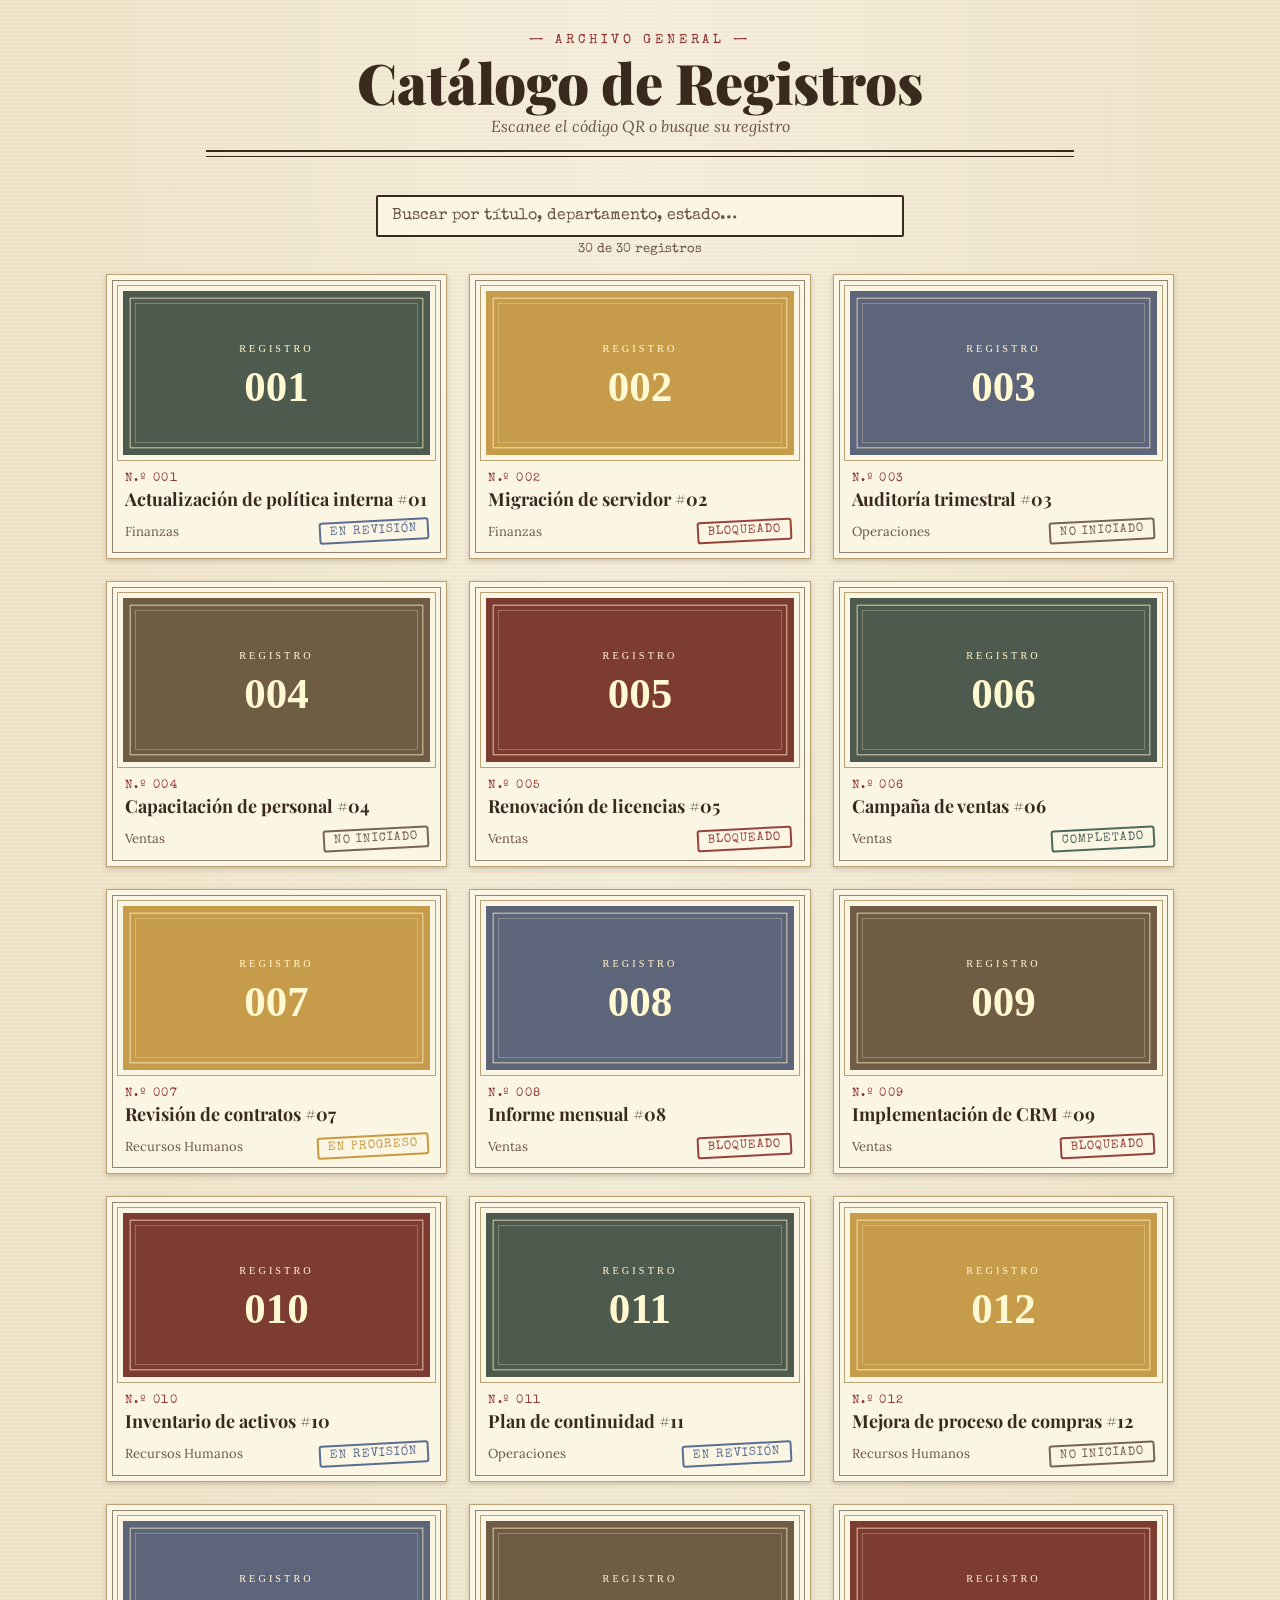
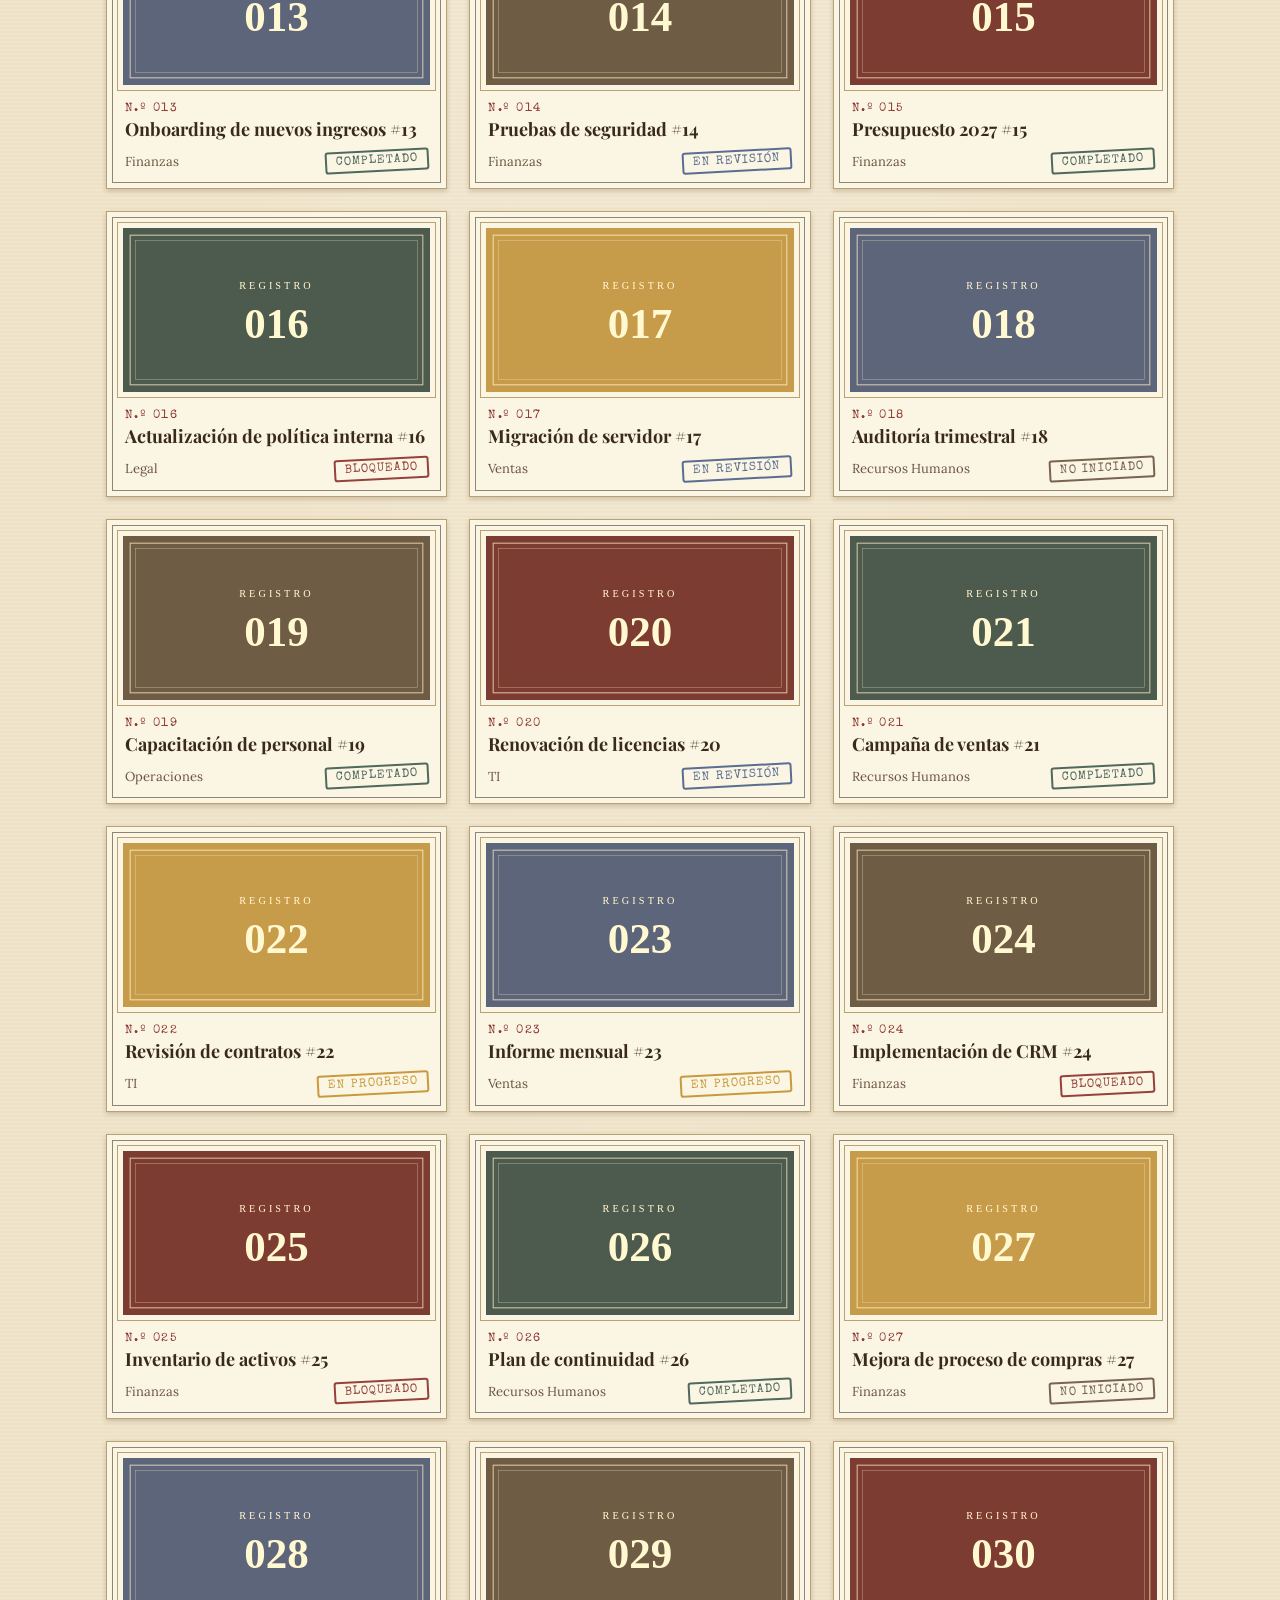
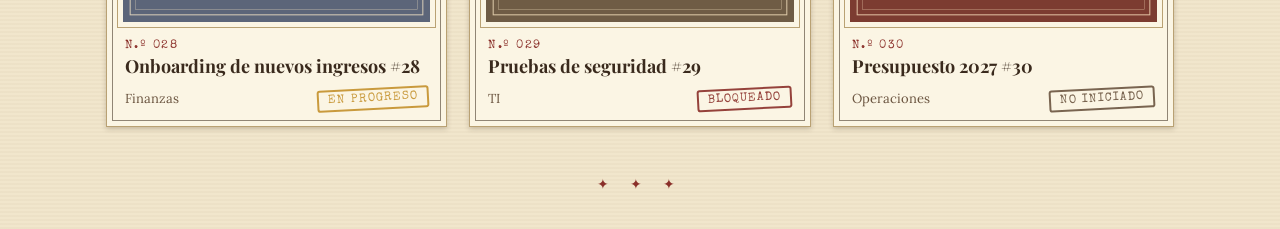
==== index.html @ e8db088f "eliminacion carpeta externa" ====
<!doctype html>
<html lang="es">
<head>
<meta charset="utf-8">
<meta name="viewport" content="width=device-width, initial-scale=1">
<title>Catálogo de Registros</title>
<link rel="stylesheet" href="estilo.css">
<style>
  header { text-align: center; padding: 34px 16px 6px; max-width: 900px; margin: 0 auto; }
  .sobre { font-size: 13px; letter-spacing: .3em; text-transform: uppercase; color: var(--borgona); }
  h1 { font-size: clamp(32px, 7vw, 56px); margin: 6px 0 4px; line-height: 1.05; font-weight: 900; }
  .sub { font-style: italic; color: var(--tinta-suave); margin: 0; }
  .buscar { max-width: 560px; margin: 18px auto 6px; padding: 0 16px; }
  .buscar input {
    width: 100%; padding: 11px 14px; font: 16px 'Special Elite', 'Courier New', monospace;
    color: var(--tinta); background: #fbf5e4; border: 2px solid var(--tinta); border-radius: 2px;
  }
  .buscar input::placeholder { color: var(--tinta-suave); }
  .buscar input:focus { outline: 3px solid var(--mostaza); outline-offset: 1px; }
  #cuenta { text-align: center; font-size: 13px; color: var(--tinta-suave); margin: 6px 0 0; }

  main {
    max-width: 1100px; margin: 0 auto; padding: 18px 16px 48px;
    display: grid; gap: 22px; grid-template-columns: repeat(auto-fill, minmax(260px, 1fr));
  }
  a.ficha {
    display: block; text-decoration: none; color: inherit; position: relative;
    background: #fbf5e4; padding: 10px;
    border: 1px solid var(--linea);
    box-shadow: 0 2px 5px rgba(60,40,20,.22);
    transition: transform .15s, box-shadow .15s;
  }
  a.ficha::before { /* marco interior de tarjeta antigua */
    content: ""; position: absolute; inset: 5px; border: 1px solid var(--tinta); pointer-events: none; opacity: .55;
  }
  a.ficha:hover, a.ficha:focus-visible { transform: translateY(-3px) rotate(-.4deg); box-shadow: 0 8px 16px rgba(60,40,20,.3); outline: none; }
  a.ficha:focus-visible { outline: 3px solid var(--mostaza); }
  a.ficha .foto { padding: 5px; box-shadow: none; }
  a.ficha img { aspect-ratio: 15 / 8; }
  .cuerpo { padding: 12px 8px 6px; }
  .num { font-size: 12px; color: var(--borgona); letter-spacing: .12em; }
  .nombre { font-family: 'Playfair Display', serif; font-weight: 700; font-size: 18px; line-height: 1.2; margin: 4px 0 10px; }
  .pie { display: flex; justify-content: space-between; align-items: center; gap: 8px; font-size: 13px; color: var(--tinta-suave); }
  #vacio { text-align: center; color: var(--tinta-suave); font-style: italic; padding: 24px; display: none; }
  footer { text-align: center; padding: 0 16px 36px; }
</style>
</head>
<body>
<header>
  <div class="sobre maquina">— Archivo general —</div>
  <h1 class="titulo-display">Catálogo de Registros</h1>
  <p class="sub">Escanee el código QR o busque su registro</p>
  <hr class="filete">
</header>
<div class="buscar"><input id="q" type="search" placeholder="Buscar por título, departamento, estado…" aria-label="Buscar"></div>
<p id="cuenta" class="maquina"></p>
<main id="lista"></main>
<p id="vacio">No se encontraron registros.</p>
<footer><div class="estrella">✦ ✦ ✦</div></footer>

<script>
const lista = document.getElementById('lista');
const vacio = document.getElementById('vacio');
const cuenta = document.getElementById('cuenta');
let datos = [];

const clase = s => s.toLowerCase().normalize('NFD').replace(/[̀-ͯ]/g, '').replace(/\s+/g, '-');

function pintar(items) {
  lista.innerHTML = '';
  vacio.style.display = items.length ? 'none' : 'block';
  cuenta.textContent = items.length + ' de ' + datos.length + ' registros';
  for (const d of items) {
    const a = document.createElement('a');
    a.className = 'ficha';
    a.href = 'detalle.html?id=' + encodeURIComponent(d.id);

    const foto = document.createElement('div'); foto.className = 'foto';
    const img = document.createElement('img'); img.src = d.imagen; img.alt = d.titulo; img.loading = 'lazy';
    foto.append(img);

    const cuerpo = document.createElement('div'); cuerpo.className = 'cuerpo';
    const num = document.createElement('div'); num.className = 'num maquina'; num.textContent = 'N.º ' + String(d.id).padStart(3, '0');
    const nom = document.createElement('div'); nom.className = 'nombre'; nom.textContent = d.titulo;
    const pie = document.createElement('div'); pie.className = 'pie';
    const dep = document.createElement('span'); dep.textContent = d.departamento;
    const sello = document.createElement('span'); sello.className = 'sello ' + clase(d.estado); sello.textContent = d.estado;
    pie.append(dep, sello);

    cuerpo.append(num, nom, pie);
    a.append(foto, cuerpo);
    lista.append(a);
  }
}

document.getElementById('q').addEventListener('input', e => {
  const t = e.target.value.toLowerCase();
  pintar(datos.filter(d => [d.titulo, d.departamento, d.estado, d.prioridad].join(' ').toLowerCase().includes(t)));
});

fetch('datos.json').then(r => r.json()).then(j => { datos = j; pintar(datos); })
  .catch(() => { vacio.textContent = 'No se pudo cargar datos.json (abra el sitio desde GitHub Pages, no como archivo local).'; vacio.style.display = 'block'; });
</script>
</body>
</html>
---- estilo.css ----
@import url('https://fonts.googleapis.com/css2?family=Playfair+Display:ital,wght@0,700;0,900;1,400&family=Special+Elite&family=Lora:ital,wght@0,400;0,600;1,400&display=swap');

:root {
  --papel: #f1e6cc;
  --papel-oscuro: #e4d4af;
  --tinta: #3a2a1d;
  --tinta-suave: #6b5540;
  --borgona: #8a2f29;
  --mostaza: #c4912c;
  --verde: #3d5a4f;
  --linea: #b9a173;
}
* { box-sizing: border-box; }
html { background: var(--papel-oscuro); }
body {
  margin: 0;
  font-family: 'Lora', Georgia, serif;
  color: var(--tinta);
  background:
    radial-gradient(ellipse at top, rgba(255,255,255,.35), transparent 60%),
    repeating-linear-gradient(0deg, rgba(120,90,50,.035) 0 2px, transparent 2px 4px),
    var(--papel);
  min-height: 100vh;
}
.titulo-display { font-family: 'Playfair Display', 'Times New Roman', serif; }
.maquina { font-family: 'Special Elite', 'Courier New', monospace; }

/* Ornamento de doble línea */
.filete {
  border: 0; height: 7px; margin: 14px auto;
  border-top: 2px solid var(--tinta); border-bottom: 1px solid var(--tinta);
}
.estrella { text-align: center; color: var(--borgona); letter-spacing: .6em; font-size: 14px; }

/* Sello de estado */
.sello {
  display: inline-block;
  font-family: 'Special Elite', 'Courier New', monospace;
  text-transform: uppercase; letter-spacing: .08em; font-size: 12px;
  padding: 3px 9px; border: 2px solid currentColor; border-radius: 3px;
  transform: rotate(-3deg); opacity: .9;
}
.sello.completado   { color: var(--verde); }
.sello.en-progreso  { color: var(--mostaza); }
.sello.en-revision  { color: #4a5f8a; }
.sello.bloqueado    { color: var(--borgona); }
.sello.no-iniciado  { color: var(--tinta-suave); }

/* Foto con marco de retrato antiguo */
.foto {
  background: #fbf5e4; padding: 8px;
  border: 1px solid var(--linea);
  box-shadow: 0 2px 6px rgba(60,40,20,.25);
}
.foto img { display: block; width: 100%; object-fit: cover; filter: sepia(.35) contrast(1.02); }
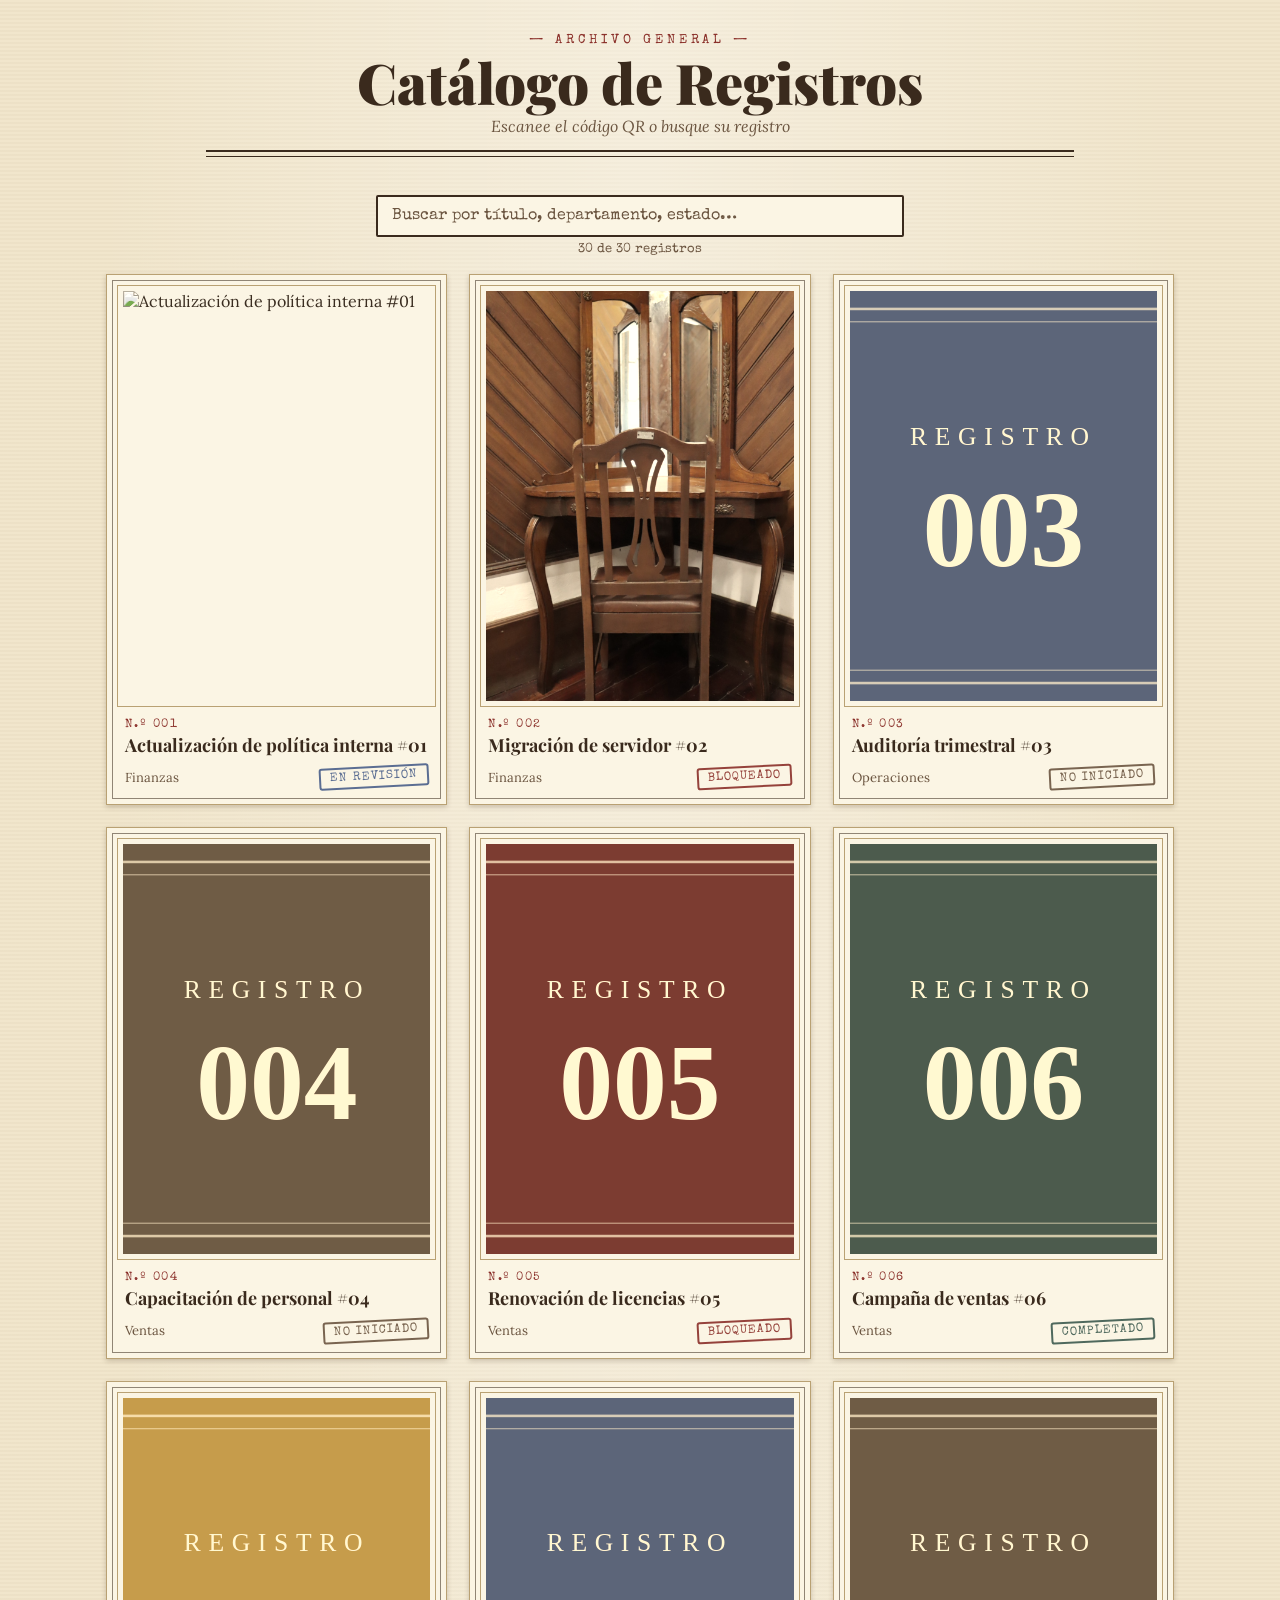
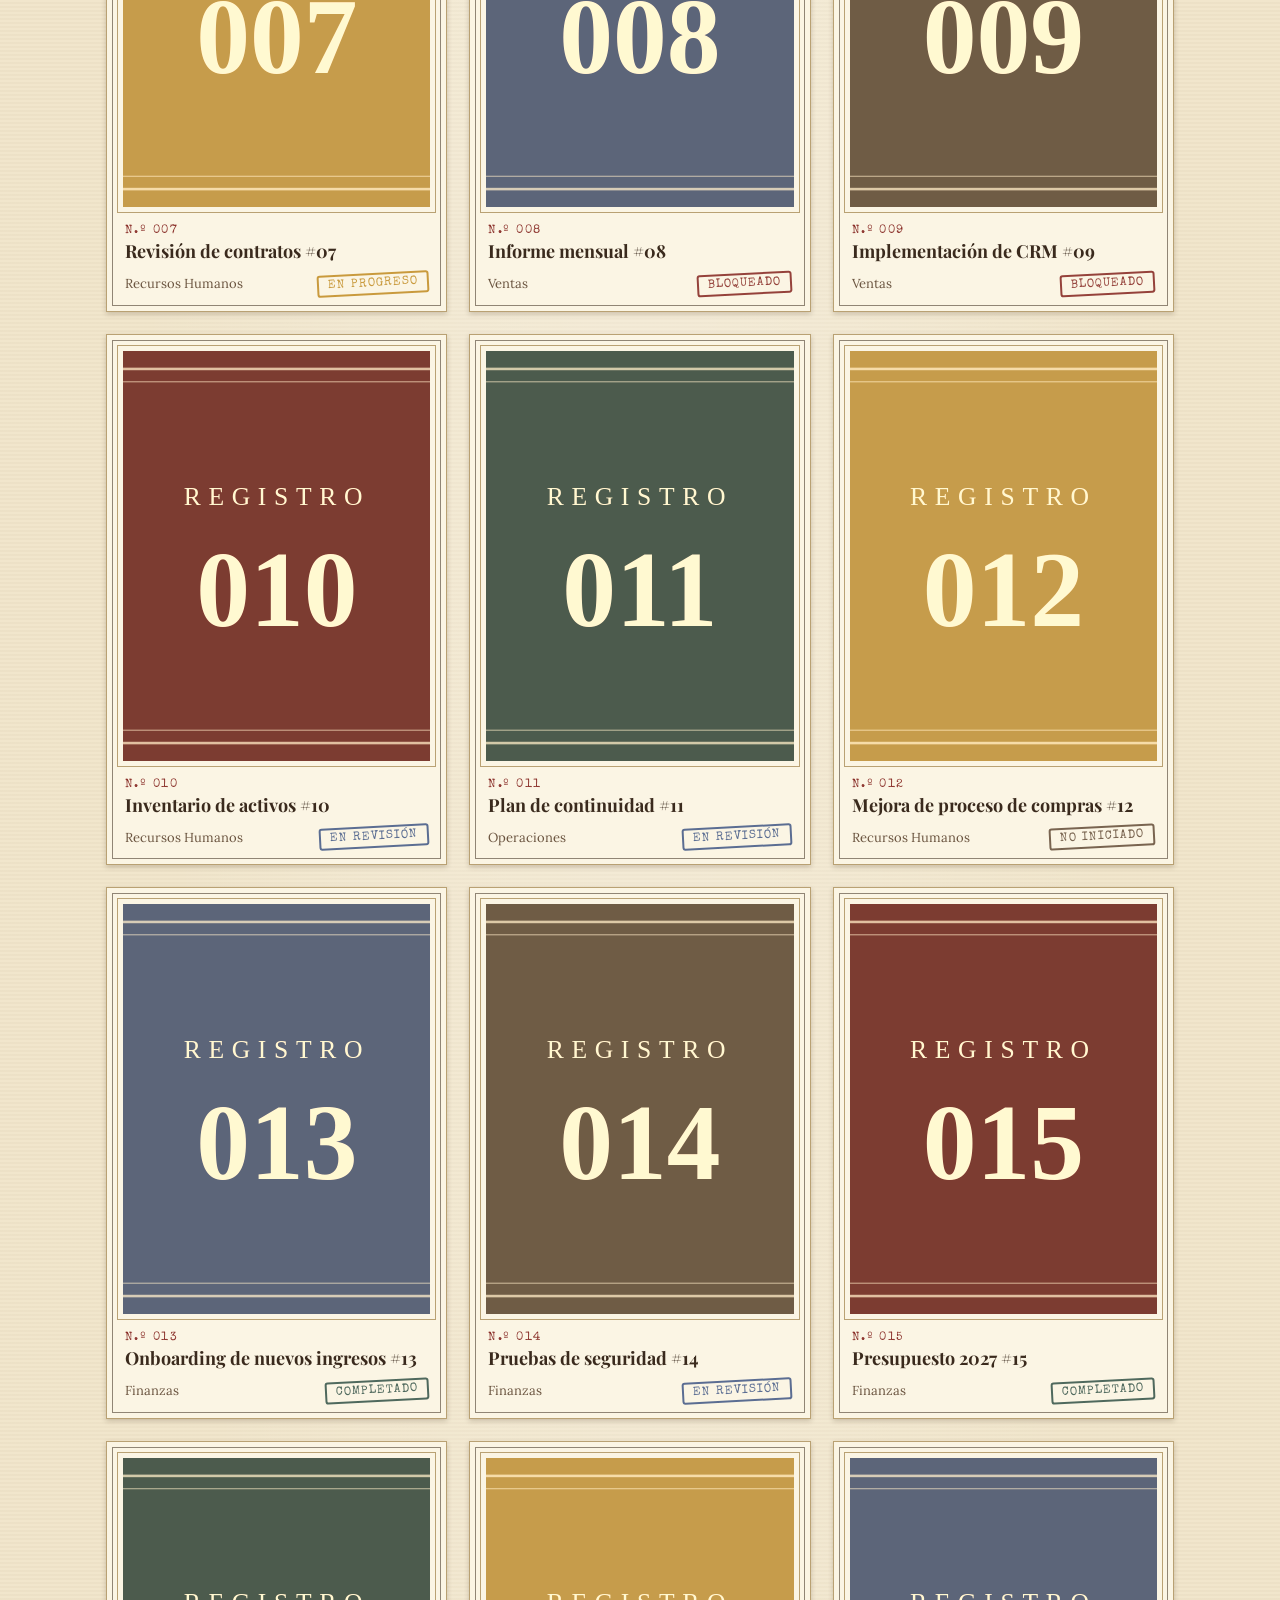
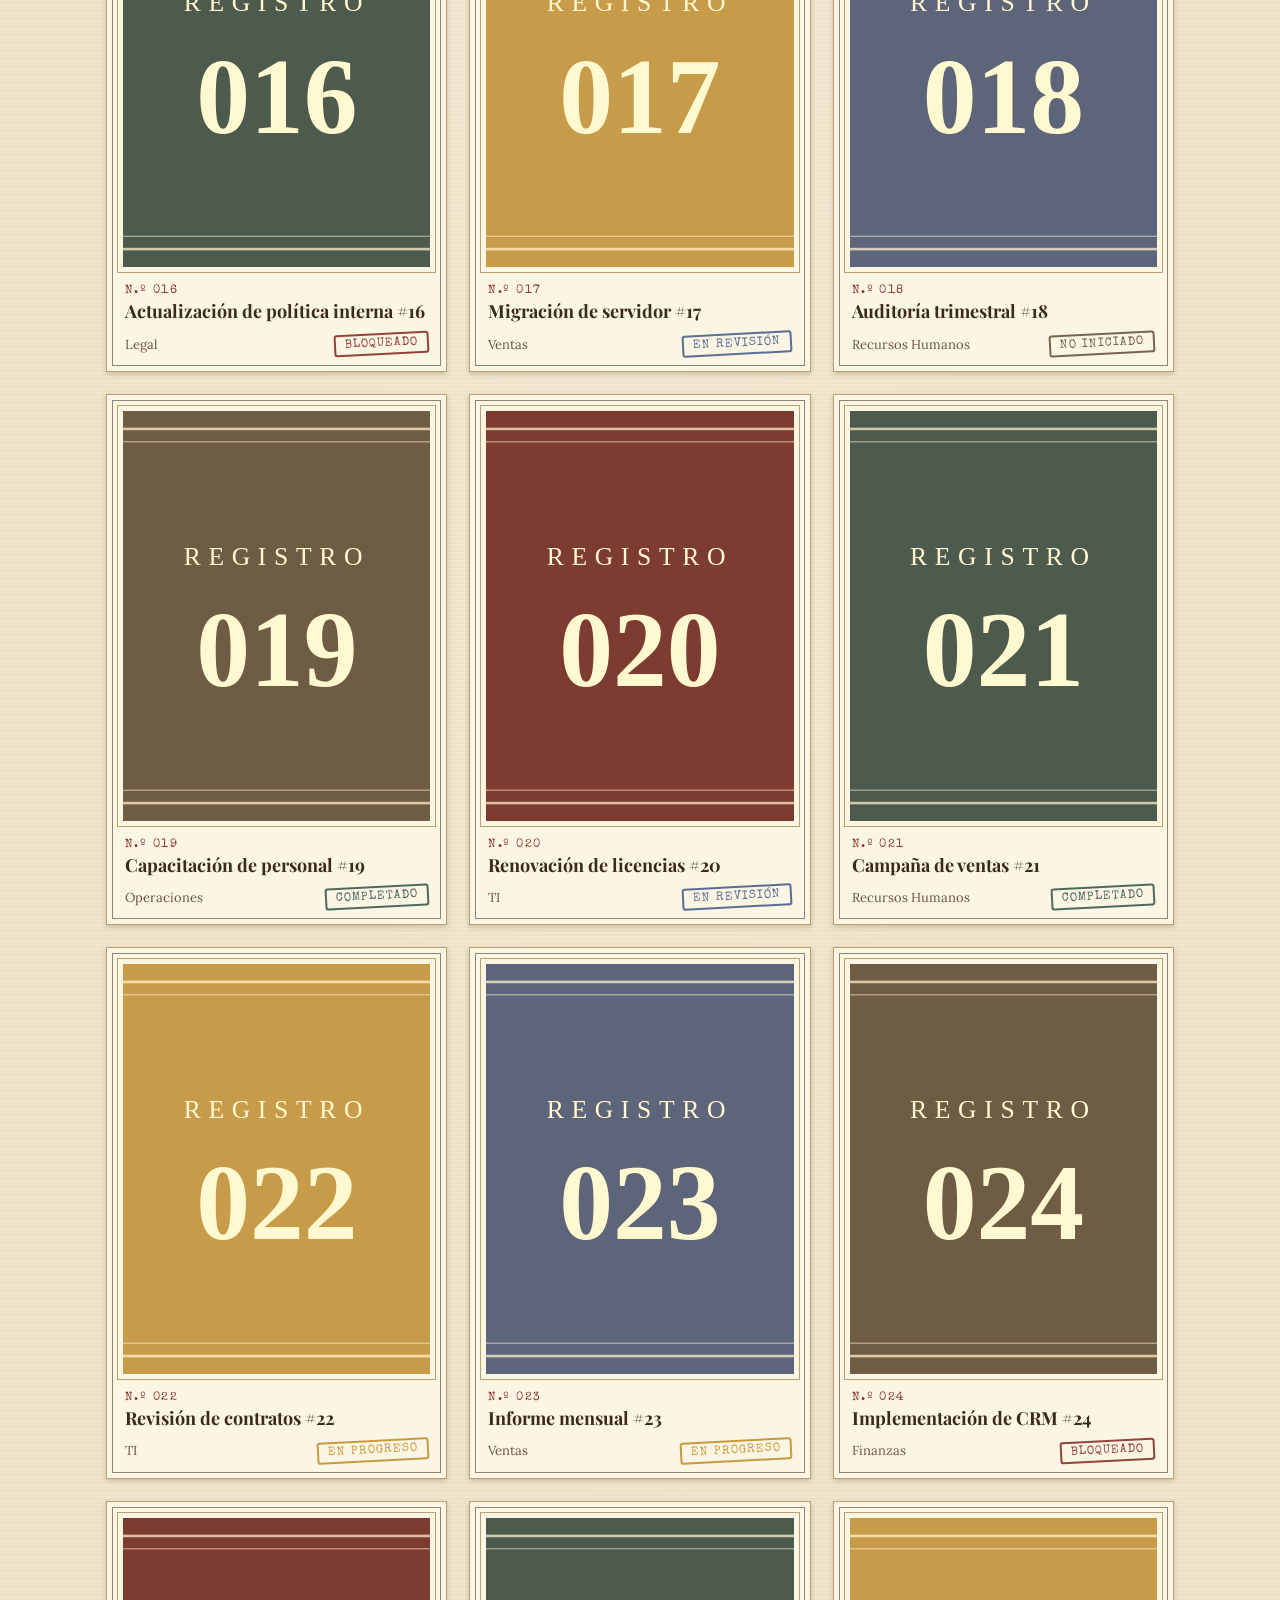
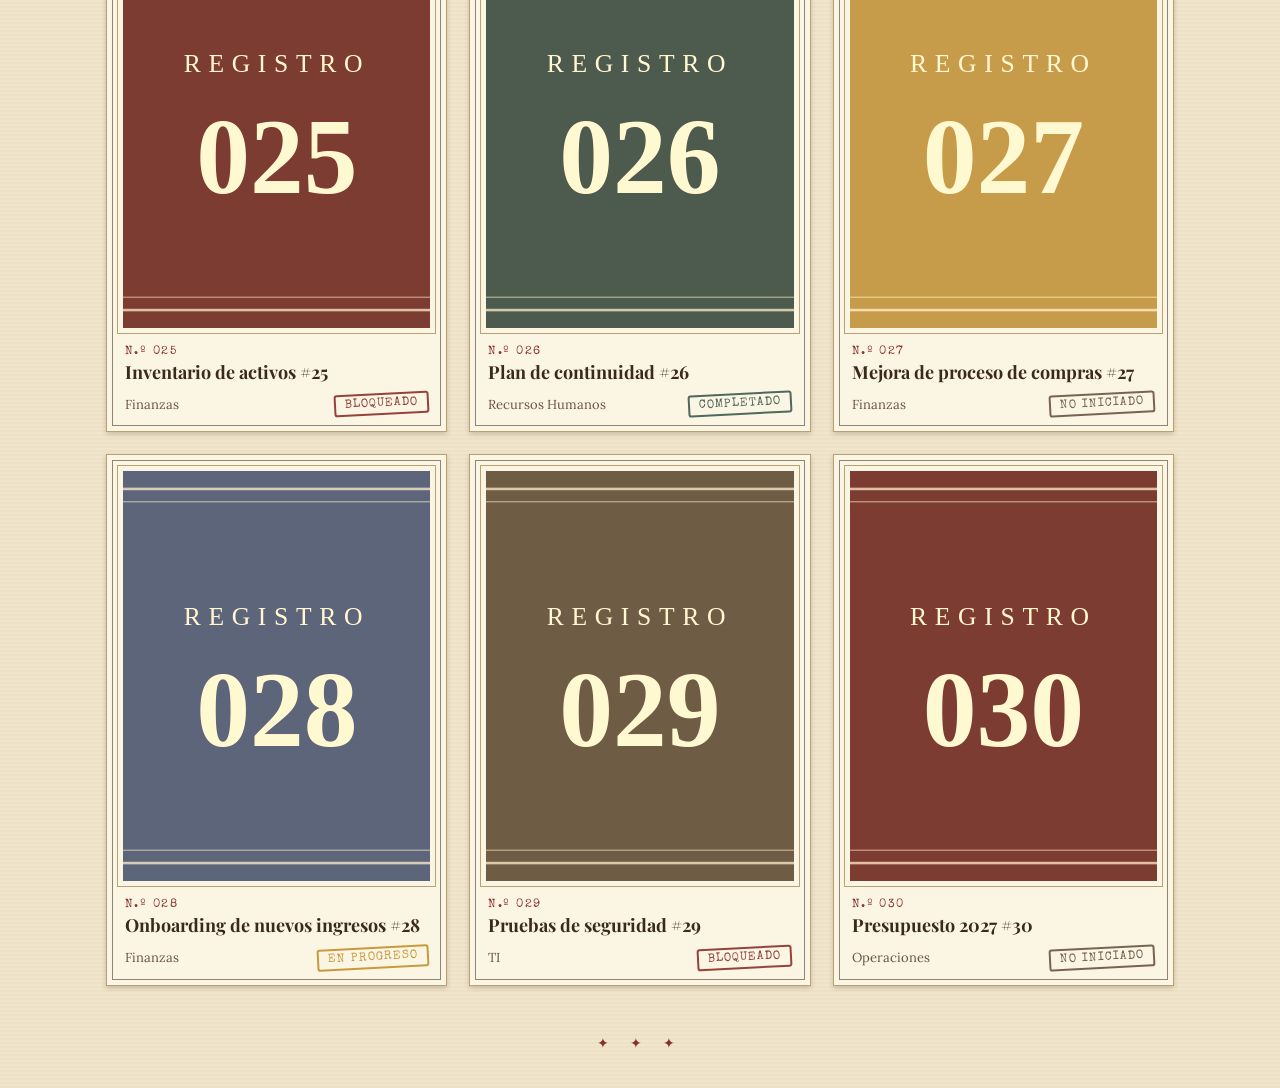
==== commit b6f8b431: "cambios imagenes horizontal" ====
--- a/index.html
+++ b/index.html
@@ -36,7 +36,7 @@
   a.ficha:hover, a.ficha:focus-visible { transform: translateY(-3px) rotate(-.4deg); box-shadow: 0 8px 16px rgba(60,40,20,.3); outline: none; }
   a.ficha:focus-visible { outline: 3px solid var(--mostaza); }
   a.ficha .foto { padding: 5px; box-shadow: none; }
-  a.ficha img { aspect-ratio: 15 / 8; }
+  a.ficha img { aspect-ratio: 3 / 4; }
   .cuerpo { padding: 12px 8px 6px; }
   .num { font-size: 12px; color: var(--borgona); letter-spacing: .12em; }
   .nombre { font-family: 'Playfair Display', serif; font-weight: 700; font-size: 18px; line-height: 1.2; margin: 4px 0 10px; }
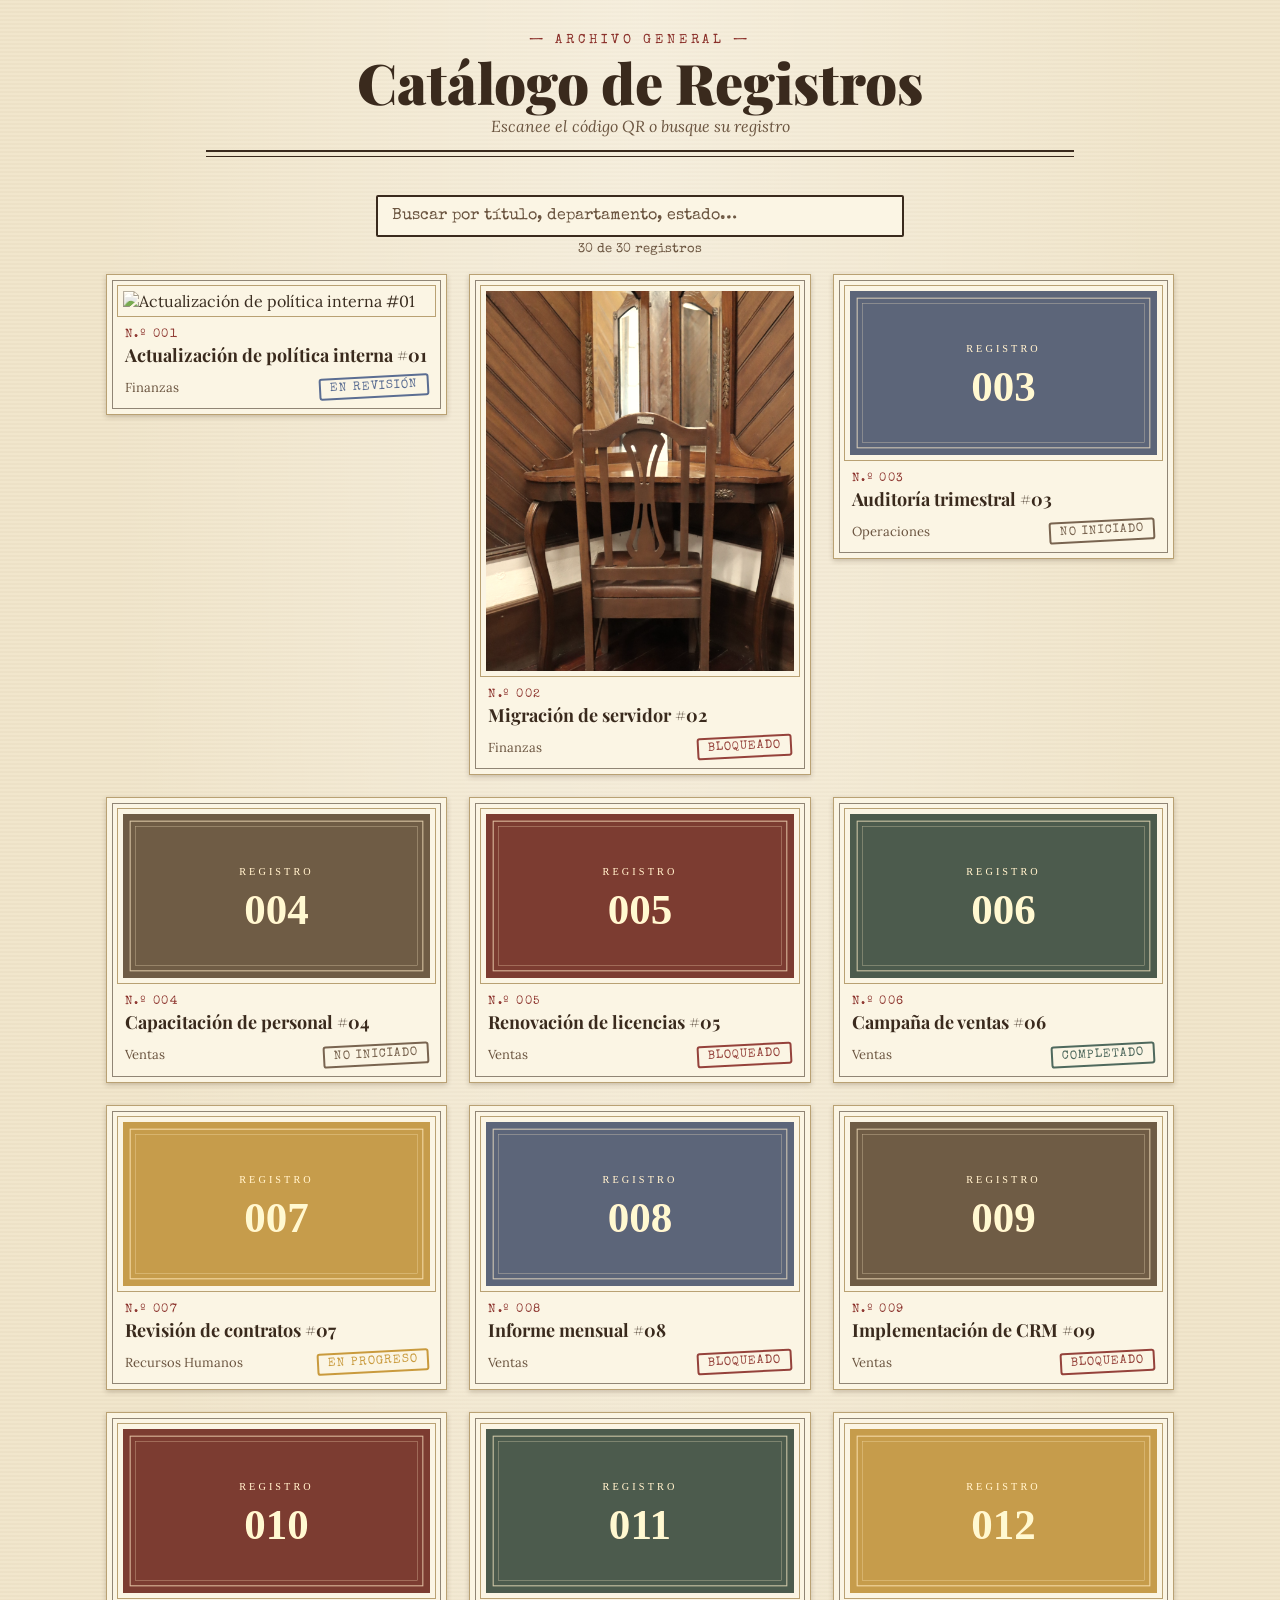
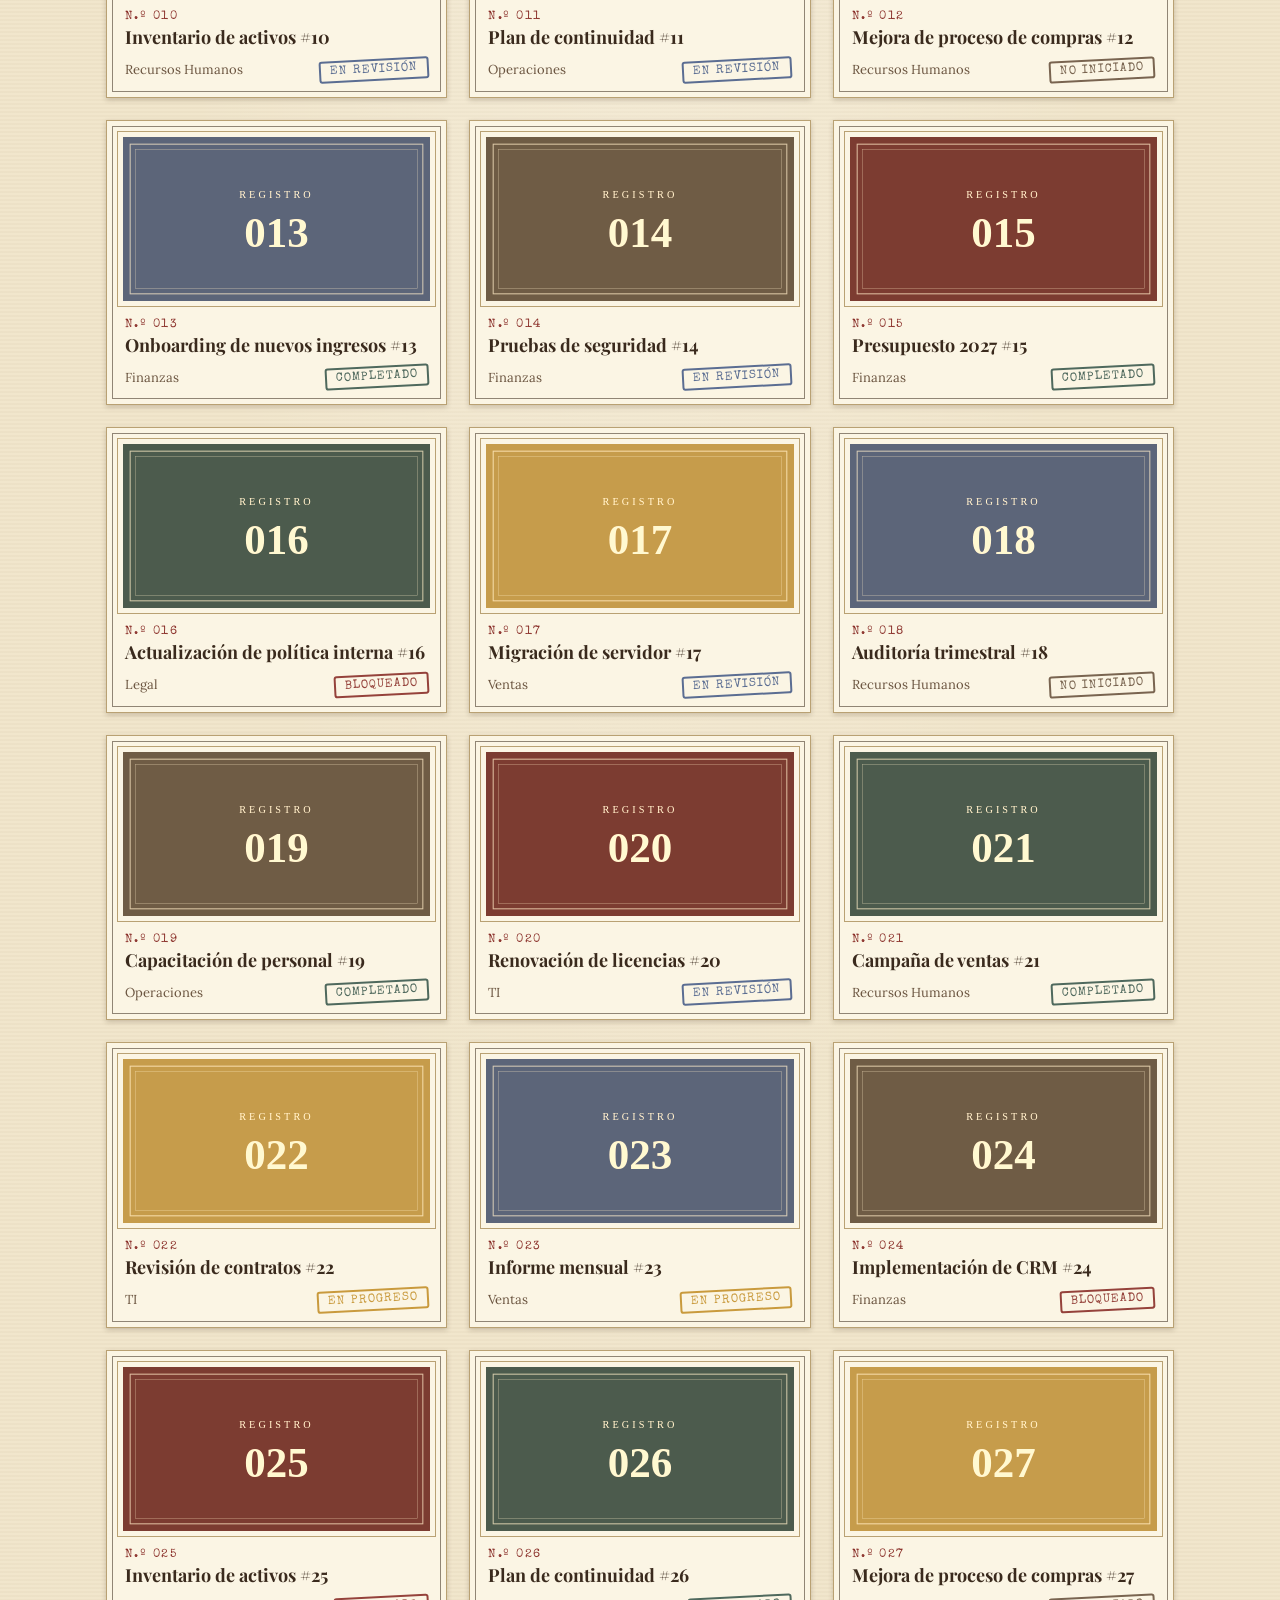
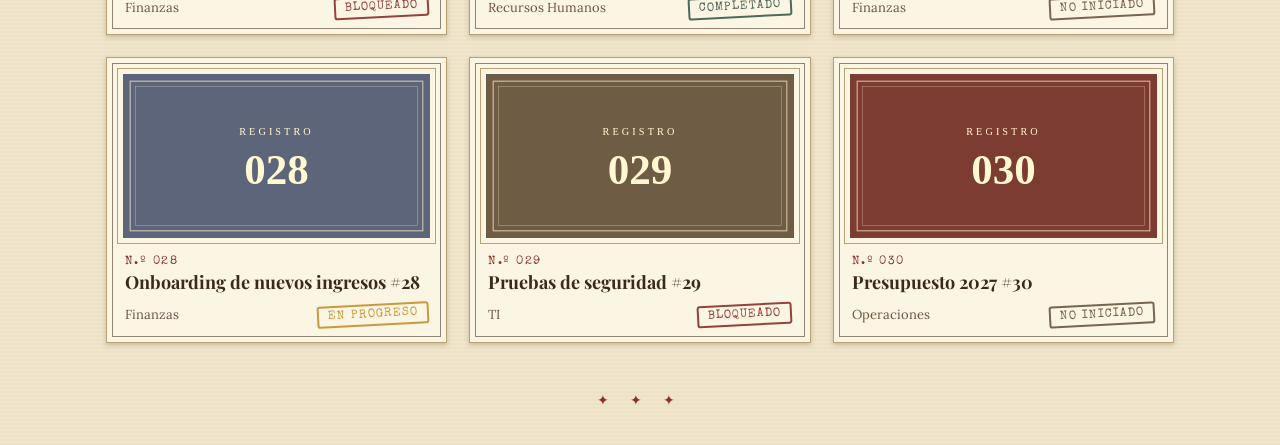
==== commit b2139ca3: "autoframing" ====
--- a/index.html
+++ b/index.html
@@ -22,6 +22,7 @@
   main {
     max-width: 1100px; margin: 0 auto; padding: 18px 16px 48px;
     display: grid; gap: 22px; grid-template-columns: repeat(auto-fill, minmax(260px, 1fr));
+    align-items: start;
   }
   a.ficha {
     display: block; text-decoration: none; color: inherit; position: relative;
@@ -36,7 +37,7 @@
   a.ficha:hover, a.ficha:focus-visible { transform: translateY(-3px) rotate(-.4deg); box-shadow: 0 8px 16px rgba(60,40,20,.3); outline: none; }
   a.ficha:focus-visible { outline: 3px solid var(--mostaza); }
   a.ficha .foto { padding: 5px; box-shadow: none; }
-  a.ficha img { aspect-ratio: 3 / 4; }
+  a.ficha img { height: auto; max-height: 380px; }
   .cuerpo { padding: 12px 8px 6px; }
   .num { font-size: 12px; color: var(--borgona); letter-spacing: .12em; }
   .nombre { font-family: 'Playfair Display', serif; font-weight: 700; font-size: 18px; line-height: 1.2; margin: 4px 0 10px; }
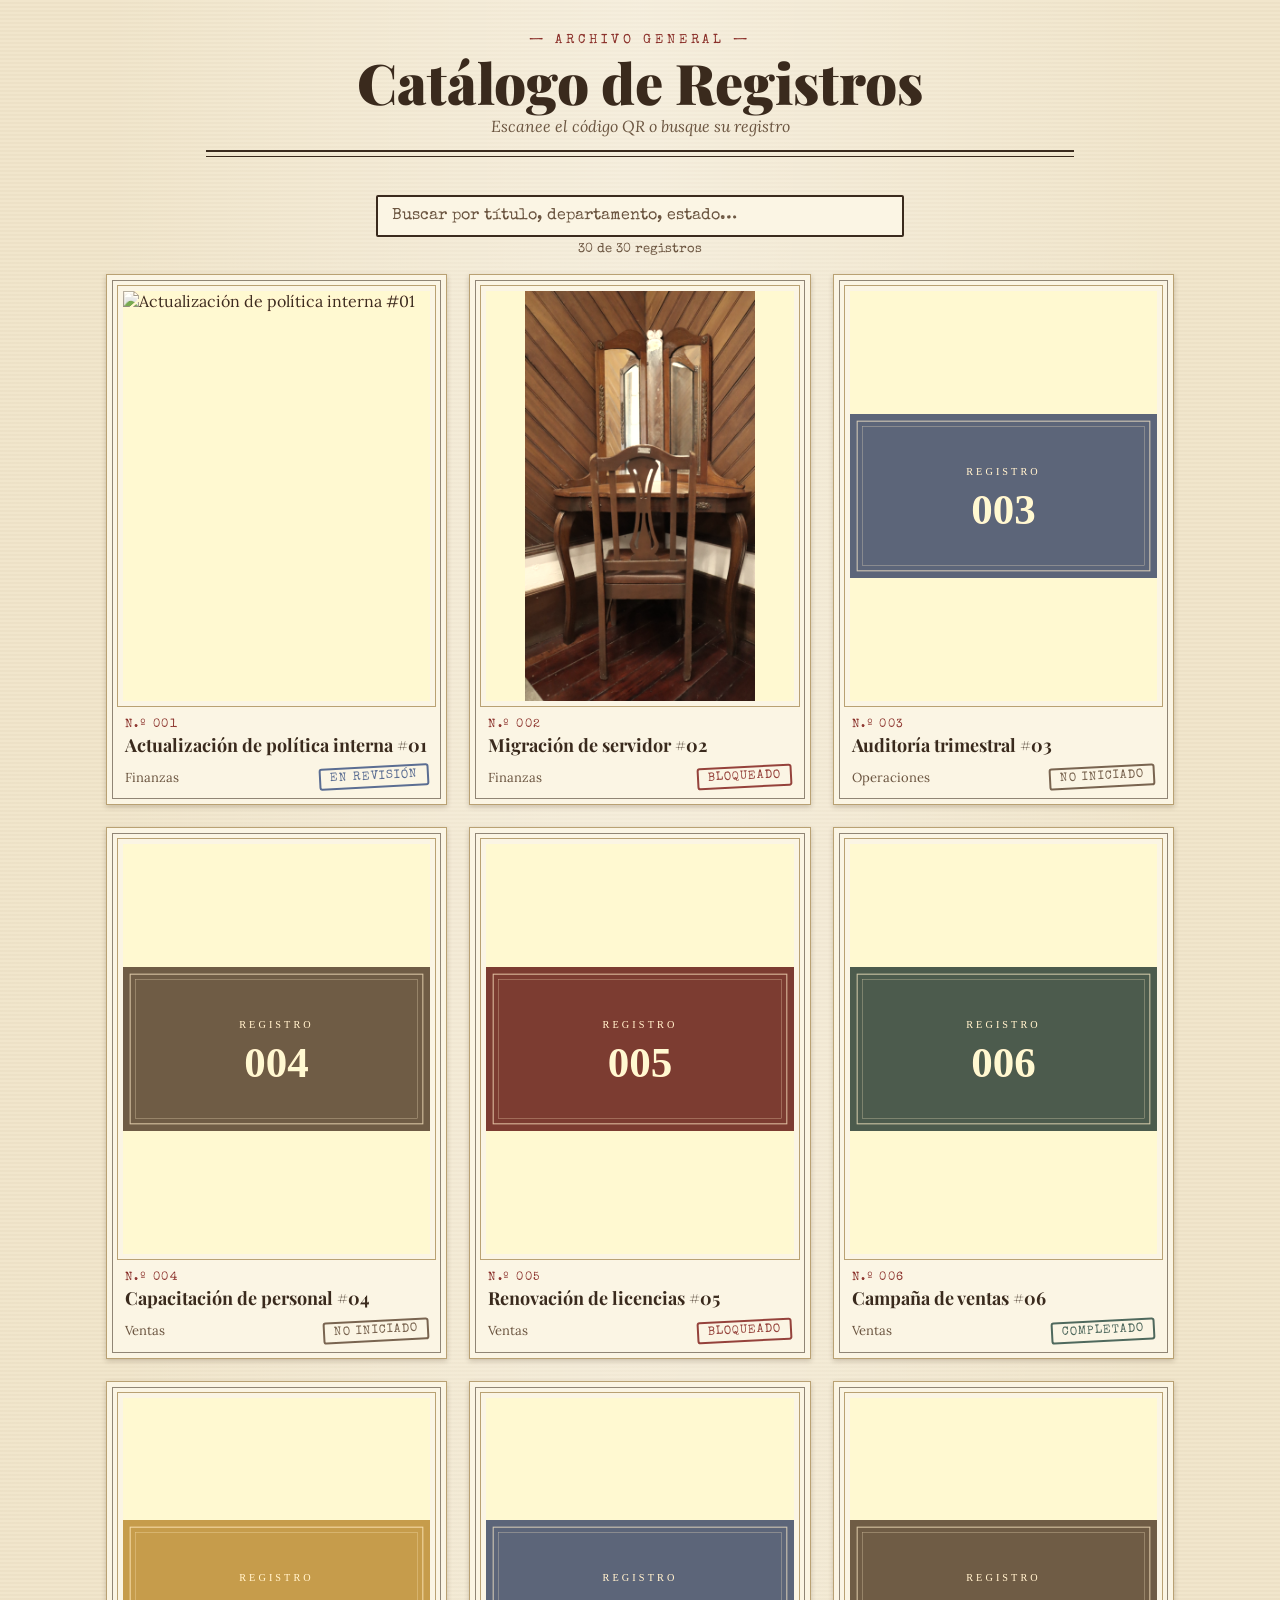
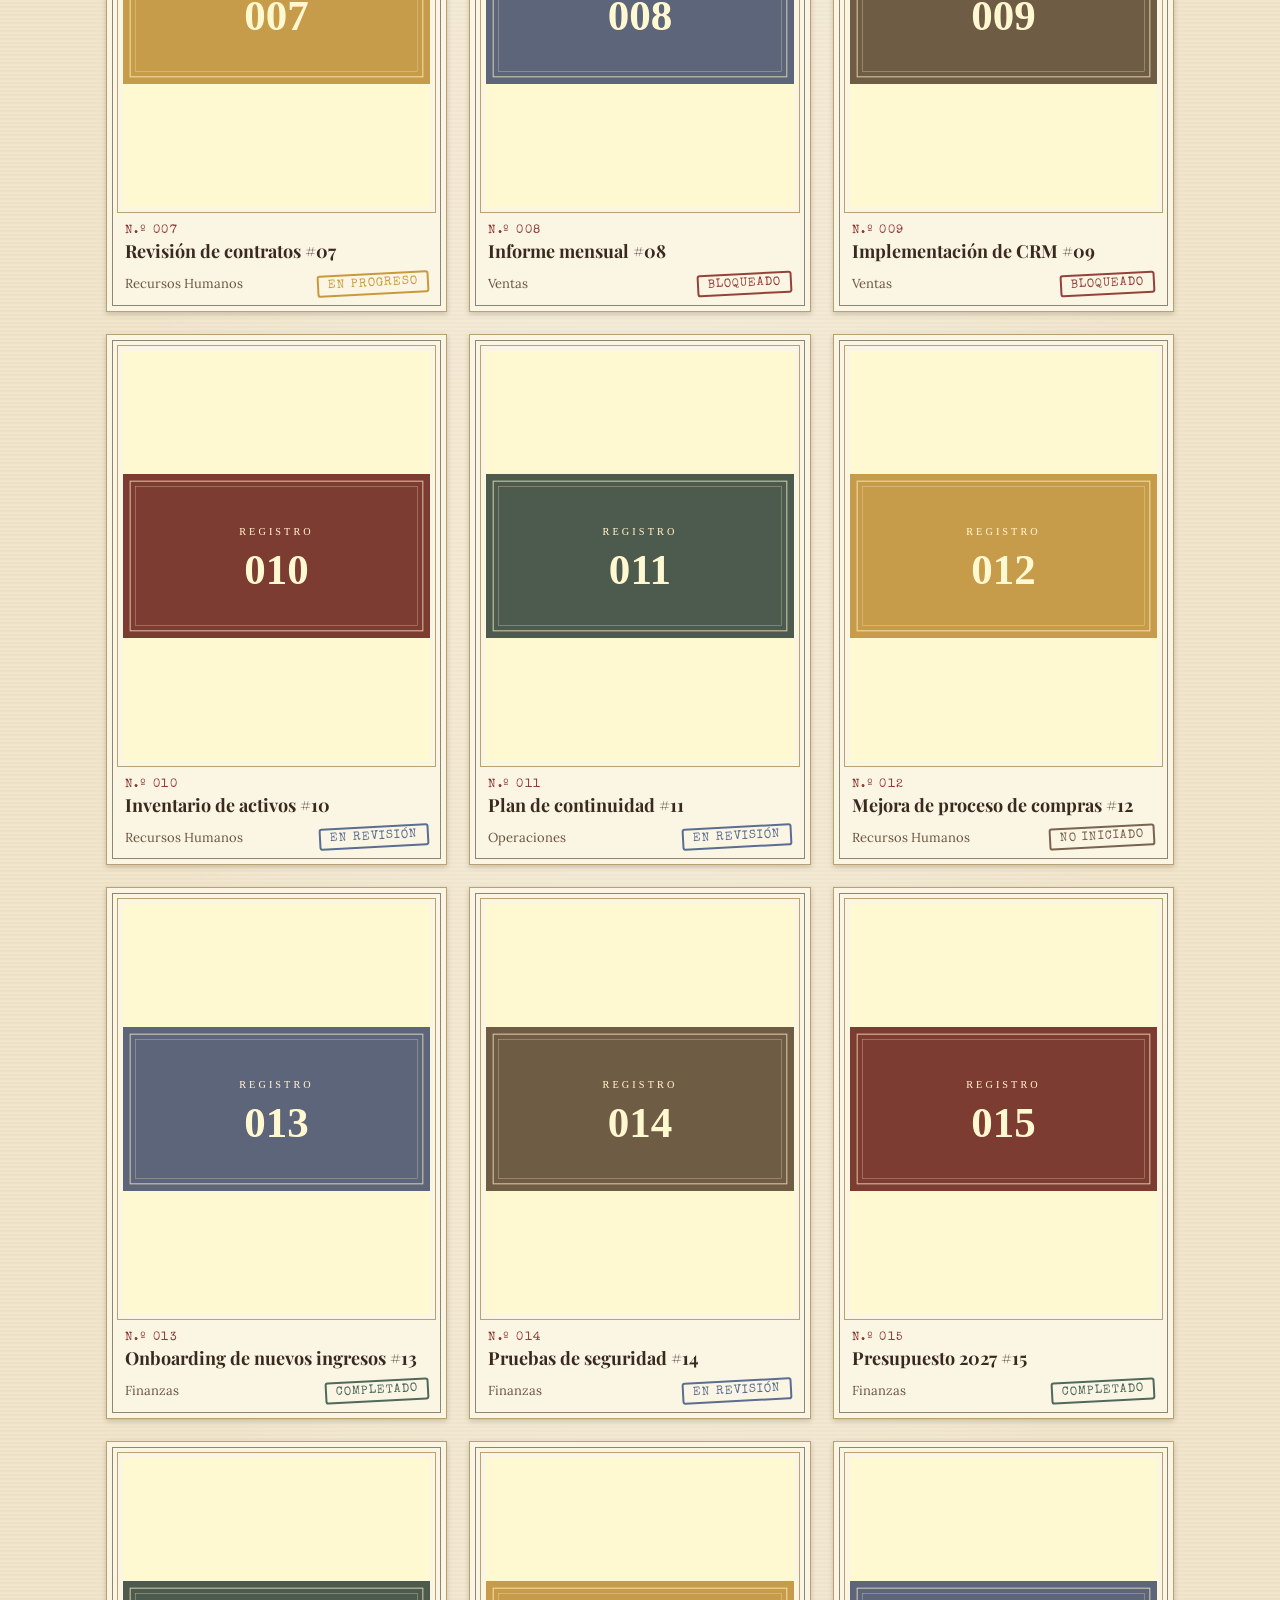
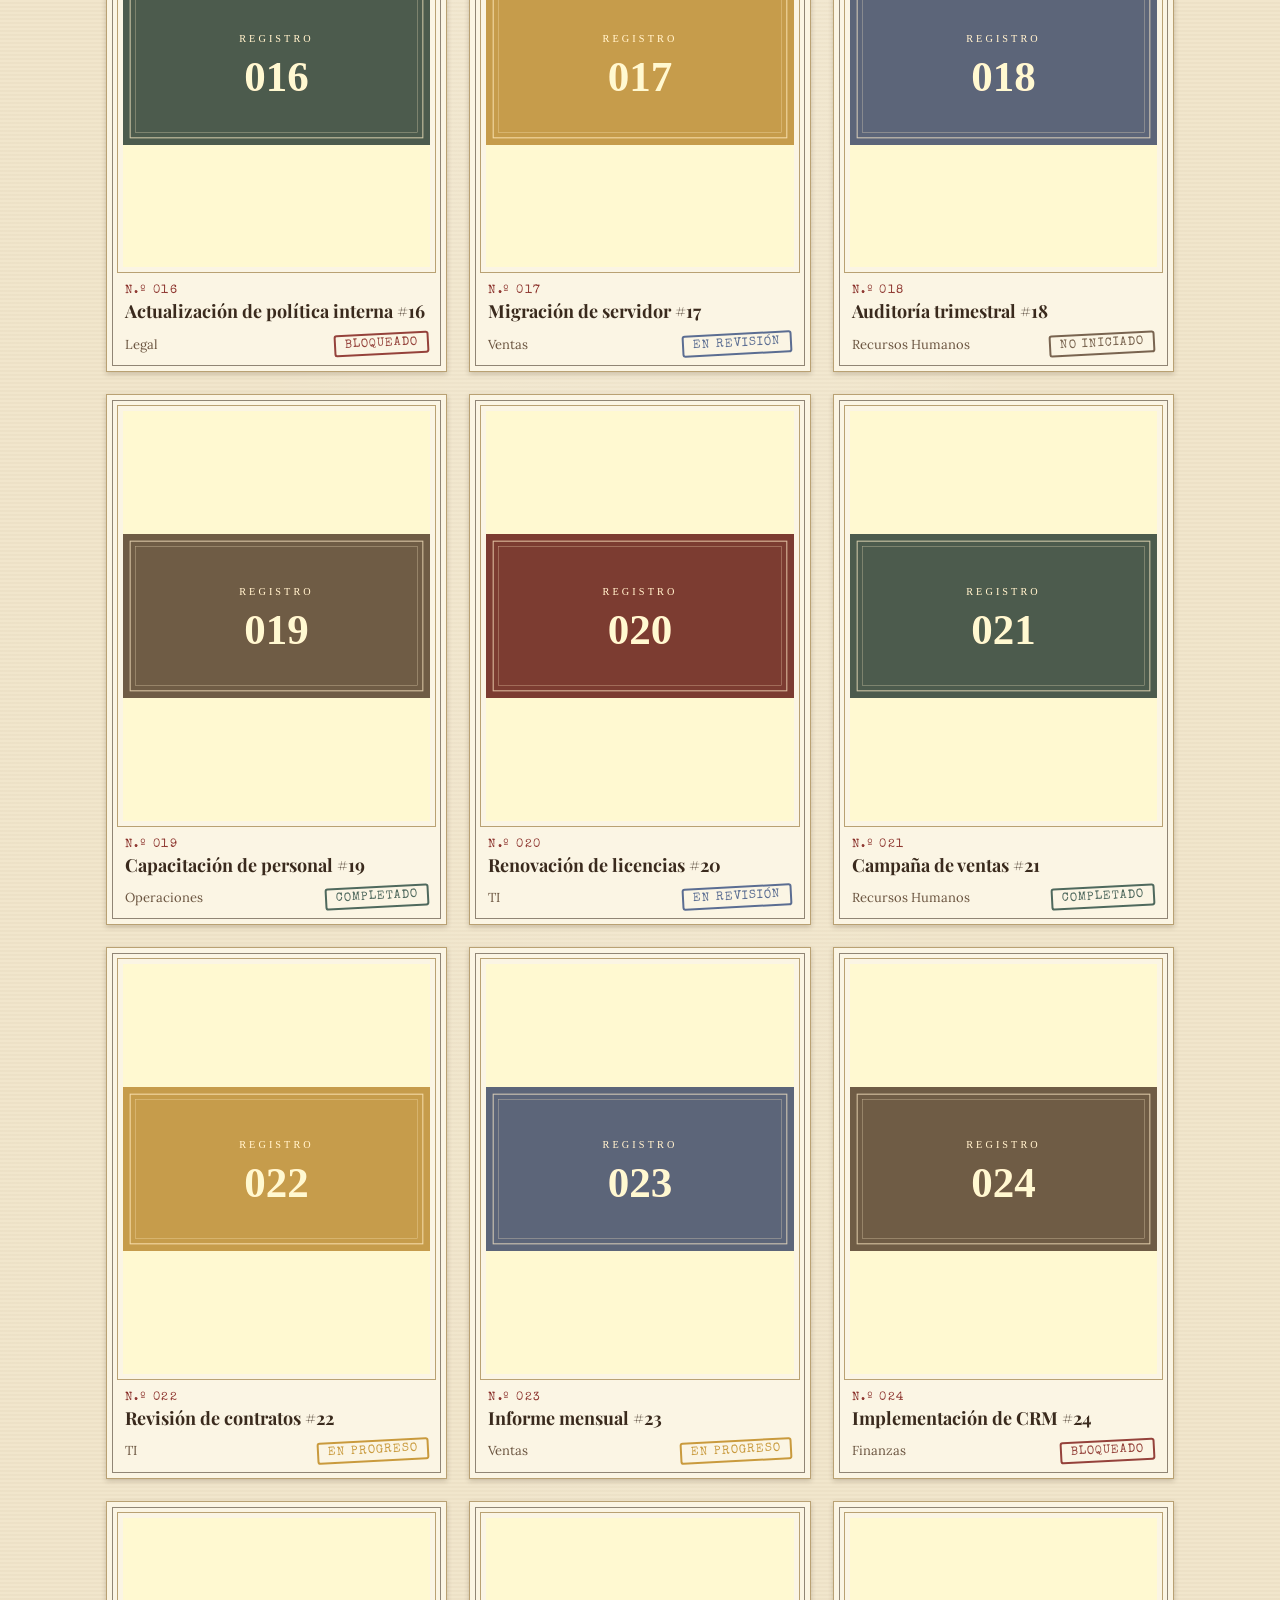
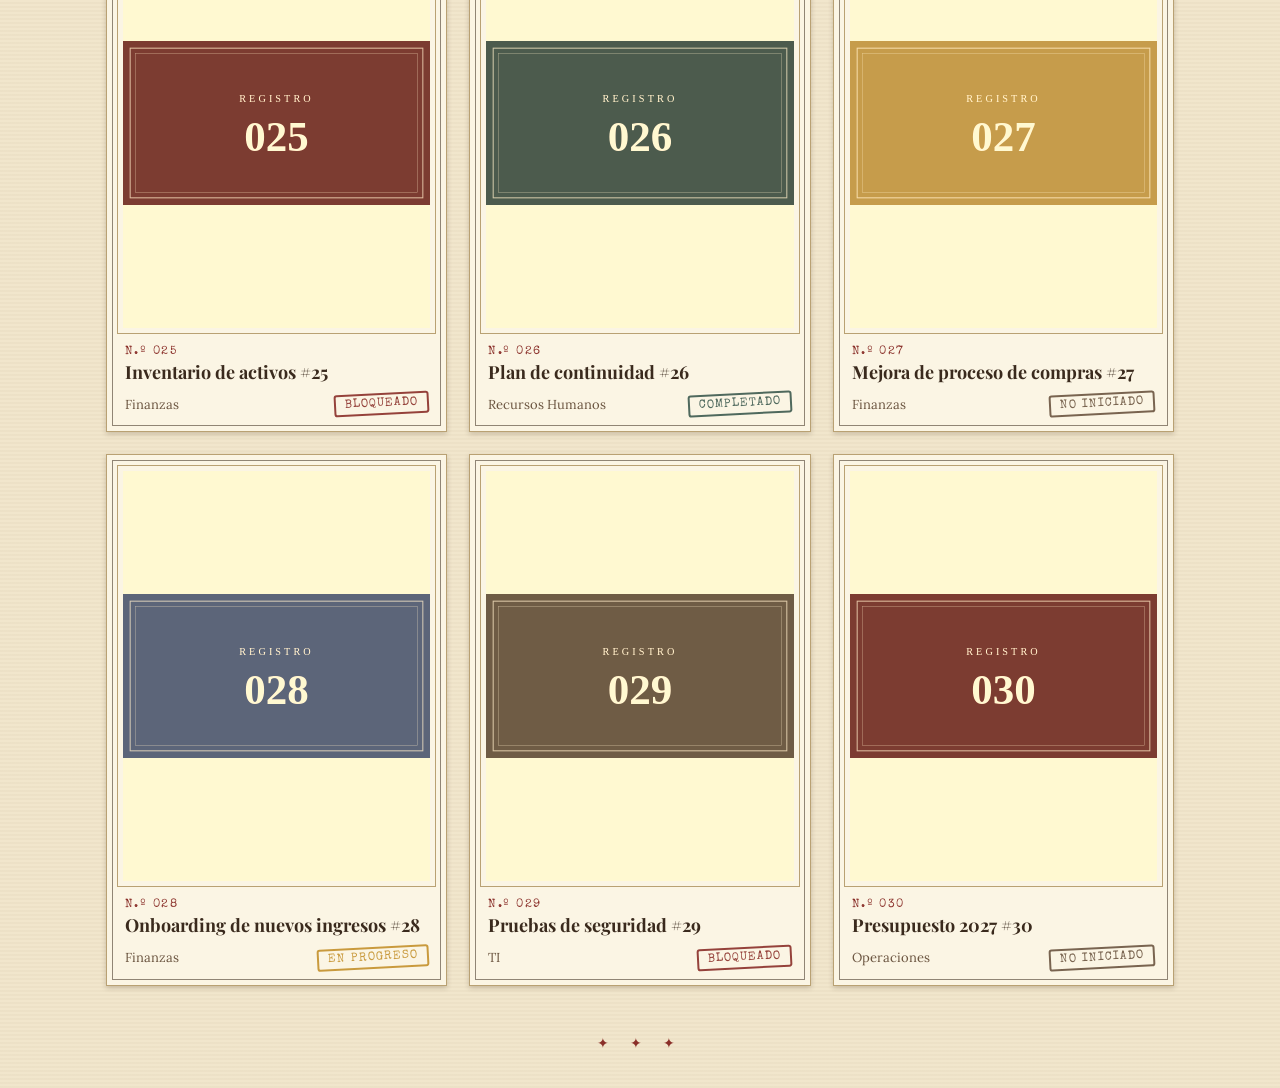
==== commit 603b57ea: "correciones card size" ====
--- a/index.html
+++ b/index.html
@@ -22,10 +22,9 @@
   main {
     max-width: 1100px; margin: 0 auto; padding: 18px 16px 48px;
     display: grid; gap: 22px; grid-template-columns: repeat(auto-fill, minmax(260px, 1fr));
-    align-items: start;
   }
   a.ficha {
-    display: block; text-decoration: none; color: inherit; position: relative;
+    display: flex; flex-direction: column; text-decoration: none; color: inherit; position: relative;
     background: #fbf5e4; padding: 10px;
     border: 1px solid var(--linea);
     box-shadow: 0 2px 5px rgba(60,40,20,.22);
@@ -37,11 +36,11 @@
   a.ficha:hover, a.ficha:focus-visible { transform: translateY(-3px) rotate(-.4deg); box-shadow: 0 8px 16px rgba(60,40,20,.3); outline: none; }
   a.ficha:focus-visible { outline: 3px solid var(--mostaza); }
   a.ficha .foto { padding: 5px; box-shadow: none; }
-  a.ficha img { height: auto; max-height: 380px; }
-  .cuerpo { padding: 12px 8px 6px; }
+  a.ficha img { aspect-ratio: 3 / 4; object-fit: contain; background: #f1e6cc; }
+  .cuerpo { padding: 12px 8px 6px; flex: 1; display: flex; flex-direction: column; }
   .num { font-size: 12px; color: var(--borgona); letter-spacing: .12em; }
   .nombre { font-family: 'Playfair Display', serif; font-weight: 700; font-size: 18px; line-height: 1.2; margin: 4px 0 10px; }
-  .pie { display: flex; justify-content: space-between; align-items: center; gap: 8px; font-size: 13px; color: var(--tinta-suave); }
+  .pie { margin-top: auto; display: flex; justify-content: space-between; align-items: center; gap: 8px; font-size: 13px; color: var(--tinta-suave); }
   #vacio { text-align: center; color: var(--tinta-suave); font-style: italic; padding: 24px; display: none; }
   footer { text-align: center; padding: 0 16px 36px; }
 </style>
